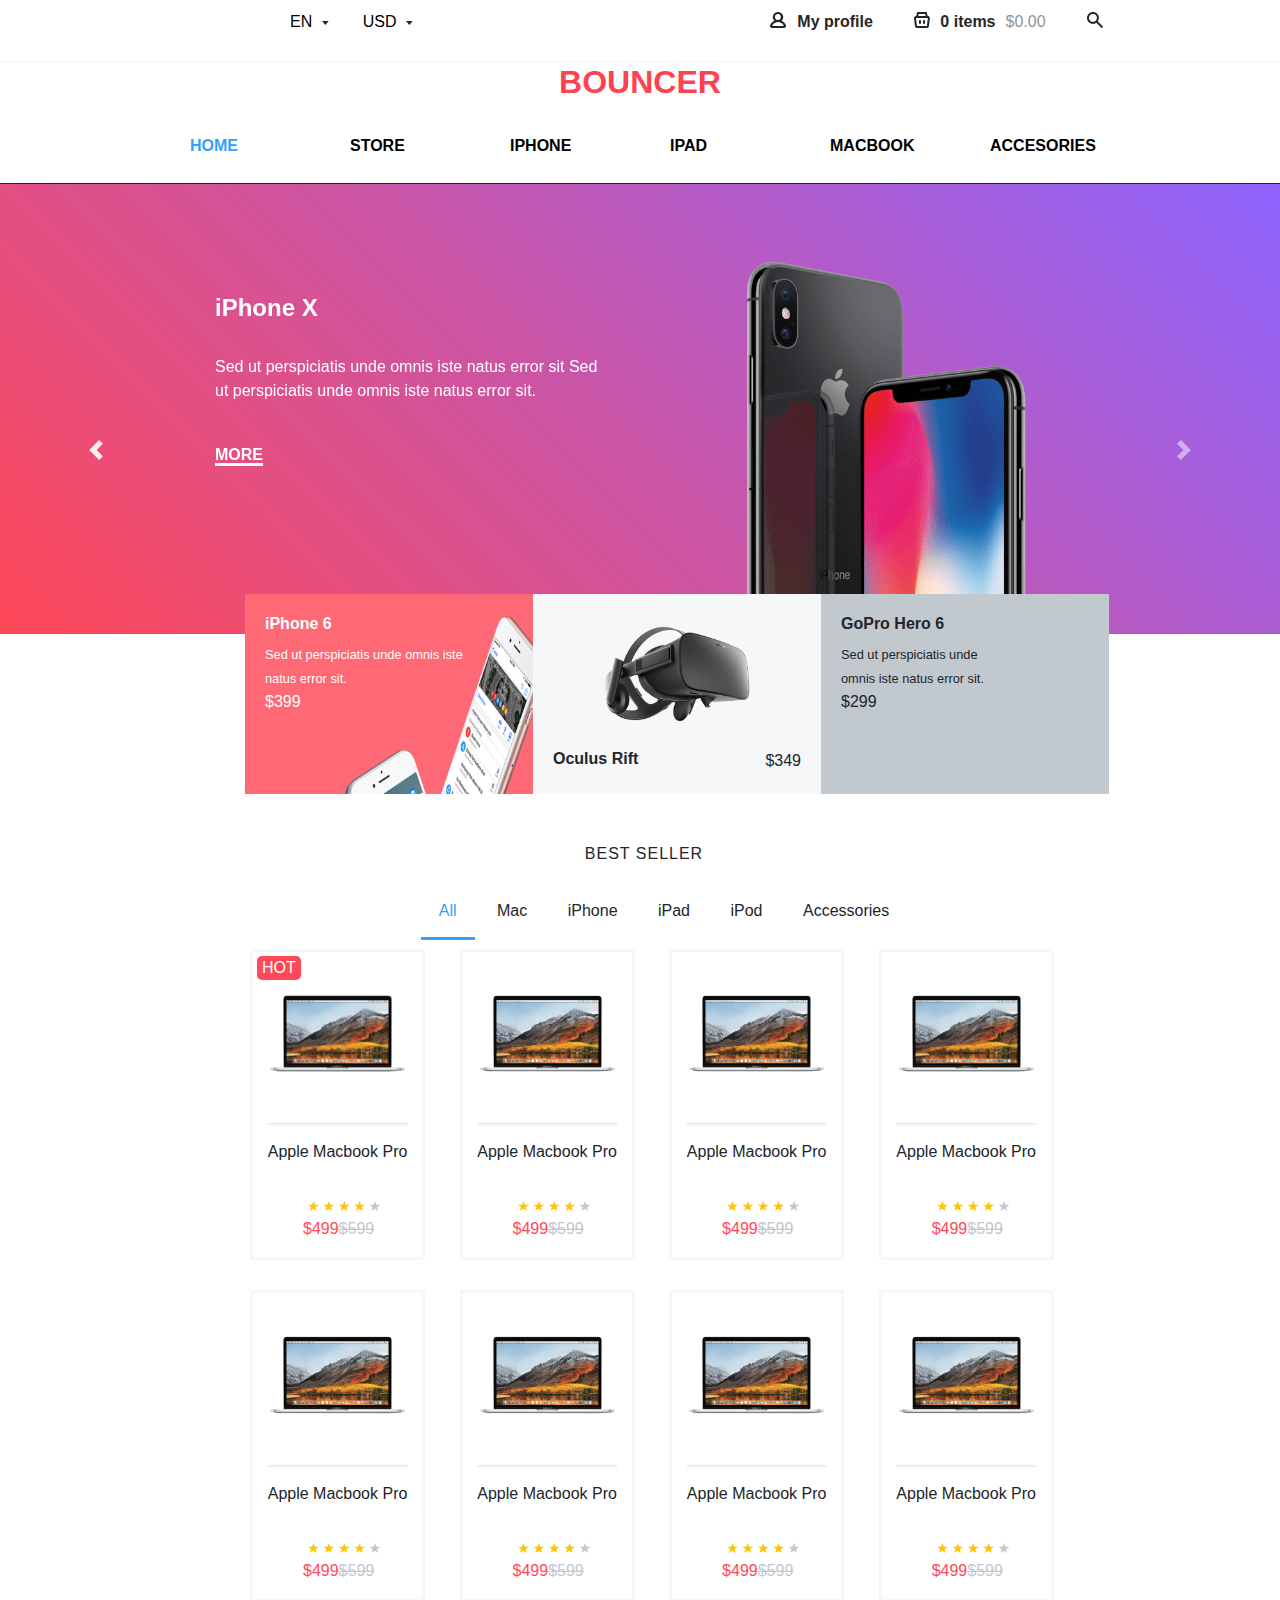
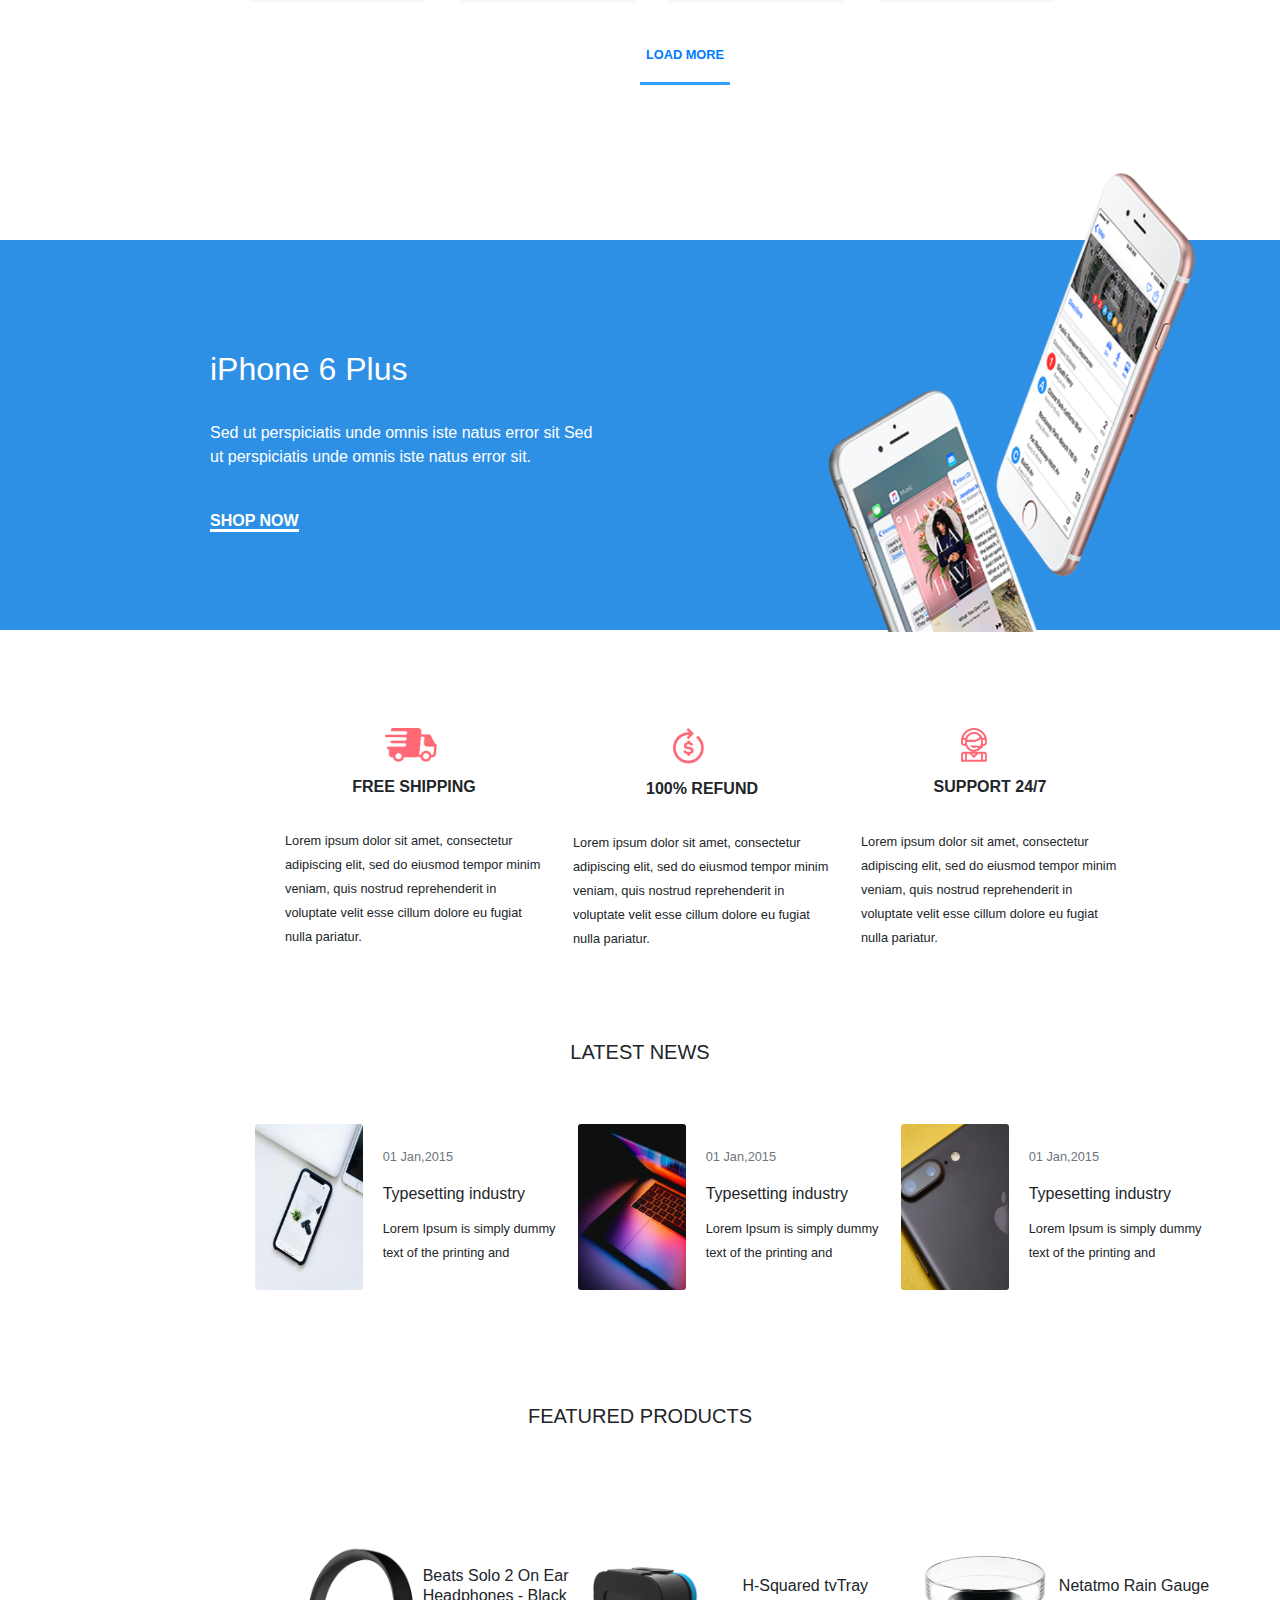
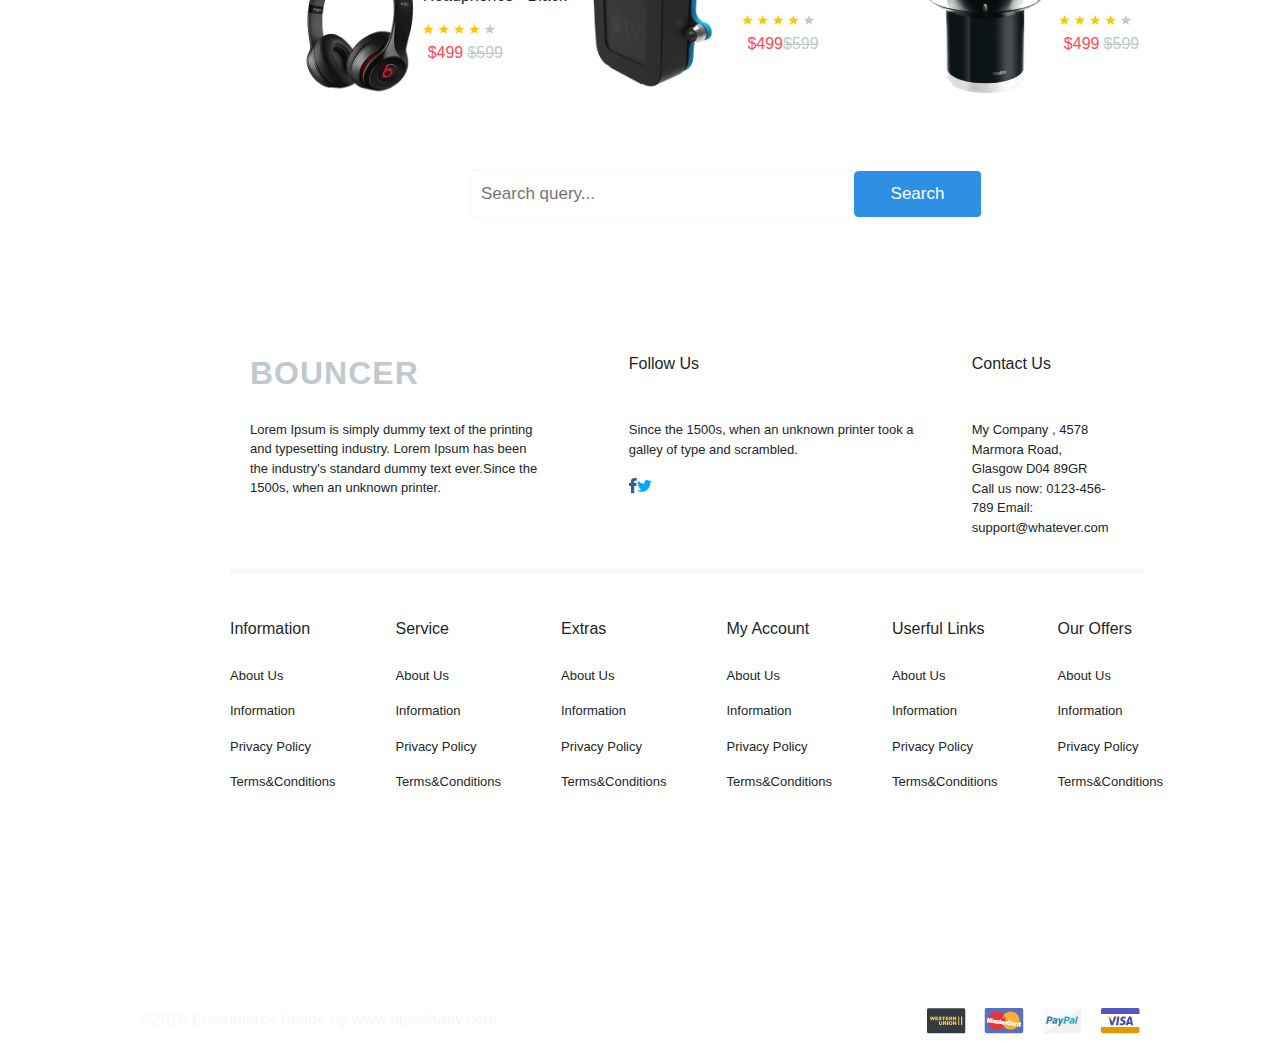
==== index.html @ cf242e68 "index html deyisdirildi ve product html elave edildi" ====
<!DOCTYPE html>
<html>
    <head>
        <title>!!!</title>
        <meta name="viewport" content="width=device-width, initial-scale=1">
        <meta charset="UTF-8">
        <link rel="stylesheet" href="main.css">
        <link rel="stylesheet" href="https://stackpath.bootstrapcdn.com/bootstrap/4.3.1/css/bootstrap.min.css" integrity="sha384-ggOyR0iXCbMQv3Xipma34MD+dH/1fQ784/j6cY/iJTQUOhcWr7x9JvoRxT2MZw1T" crossorigin="anonymous">
  <script src="https://code.jquery.com/jquery-3.3.1.slim.min.js" integrity="sha384-q8i/X+965DzO0rT7abK41JStQIAqVgRVzpbzo5smXKp4YfRvH+8abtTE1Pi6jizo" crossorigin="anonymous"></script>
  <script src="https://cdnjs.cloudflare.com/ajax/libs/popper.js/1.14.7/umd/popper.min.js" integrity="sha384-UO2eT0CpHqdSJQ6hJty5KVphtPhzWj9WO1clHTMGa3JDZwrnQq4sF86dIHNDz0W1" crossorigin="anonymous"></script>
  <script src="https://stackpath.bootstrapcdn.com/bootstrap/4.3.1/js/bootstrap.min.js" integrity="sha384-JjSmVgyd0p3pXB1rRibZUAYoIIy6OrQ6VrjIEaFf/nJGzIxFDsf4x0xIM+B07jRM" crossorigin="anonymous"></script>
    <!-- Font Awesome Icon Library -->
<link rel="stylesheet" href="https://cdnjs.cloudflare.com/ajax/libs/font-awesome/4.7.0/css/font-awesome.min.css">
</head>
    <body>
        <div class="nav-bar">
            <div class="navbar-left">
                <div class="navbar-inner">
                    <ul>                       
                        <li><a href="#"><span>EN</span><img src="./icon/arrow down.png"></a></li>
                        <li><a href="#"><span>USD</span><img src="./icon/arrow down.png"></a></li>
                    </ul>
                </div>
            </div>
            <div class="navbar-right">
                            <ul>
                                <li><a href="#"><img src="./icon/profile_close_2.png"><span><b>My profile</b></span></a></li>
                                <li><a href="#"><img src="./icon/bag_3.png"><span><b>0 items</b><span style="opacity: 50%;">$0.00</span></span></a></li>
                                <li><a href="#"><img src="./icon/search-icon.png"></a></li>
                            </ul>
            </div>
        </div>
        <div class="container-1">
            <h2 style="color: #FF4252; font-weight: bold; text-align: center;">BOUNCER</h2>
            <nav class="nav-bar-9">
                <ul>
                        <li><a class="active" href="#">HOME</a>
                        <div class="mega-menu">
                            <div class="inner-mega-menu">
                                <h5>Category</h5>
                                <p>Airport&Wireless</p>
                                <p>AppleCare</p>
                                <p>Bags,Shells&Sleeves</p>
                                <p>Bussiness&Security</p>
                                <p>Cables&Docks</p>
                            </div>
                            <div class="inner-mega-menu">
                                <p>Cameras&Video</p>
                                <p>Car&Travel</p>
                                <p>Cases&Films</p>                    
                            </div>
                            <div class="inner-mega-menu">
                                <h5>Category</h5>
                                <p>Charging Devices</p>
                                <p>Connected Home</p>
                                <p>Device Care</p>
                                <p>Display&Graphic</p>
                                <p>Fitness&Sport</p>
                            </div>
                            
                            <div class="inner-mega-menu">
                                <h5>Category</h5>
                                <p>Mice&Keyboards</p>
                                <p>Music Creation</p>
                                <p>Networking&Server</p>                               
                            </div>
                            
                        </div>
                    </li>
                        <li><a href="#">STORE</a></li>
                        <li><a href="#">IPHONE</a></li> 
                         <li><a href="#">IPAD</a></li>
                        <li><a href="#">MACBOOK</a></li>
                         <li><a href="#">ACCESORIES</a></li>
                        </ul>
            </nav>            
        </div>
        <div id="carouselExampleControls" style="width: 100%; height: 450px;" class="carousel slide" data-ride="carousel" data-toggle="modal" data-target="#exampleModal">              
                        <div class="carousel-inner">  
                                <div class="carousel-item active" data-interval="4000">
                                    <section class="container">                                       
                                            <div class="left-half">
                                         <article>
                                                <h4><b>iPhone X</b></h4><br>
                                                <p>Sed ut perspiciatis unde omnis iste natus error sit
                                                 Sed ut perspiciatis unde omnis iste natus error sit.
                                                </p><br>
                                                <p><a href="#"><b>MORE</b></a></p>
                                            </article>
                                        </div>
                                        <div class="right-half">
                                                <img src="./icon/Mask Group 1.png" class="d-block w-28" alt="seven">
                                            </div>
                                        </section>
                                    </div>  
                                    <div class="carousel-item" data-interval="2000">
                                        <img src="./my/dahlia.jpg" style="margin-top: 10px;">
                                    </div>                                 
                                      </div>
                        </div>
                            <a class="carousel-control-prev" href="#carouselExampleControls" role="button" data-slide="prev">
                              <span class="carousel-control-prev-icon" aria-hidden="true"></span>
                              <span class="sr-only">Previous</span>
                            </a>
                            <a class="carousel-control-next" href="#carouselExampleControls" role="button" data-slide="next">
                              <span class="carousel-control-next-icon" aria-hidden="true"></span>
                              <span class="sr-only">Next</span>
                            </a>                          
                            <div class="modal fade" id="exampleModal" tabindex="-1" role="dialog" aria-labelledby="exampleModalLabel" aria-hidden="true">
                                <div class="modal-dialog" role="document">
                                  <div class="modal-content">
                                    <section class="container-2">                                       
                                        <div class="left-half">
                                     <article>
                                            <h3><b>Newsletter</b></h3><br>
                                            <p style="margin-left: 50px; margin-right: 50px;">Lorem ipsum dolor sit amet, consectetur adipiscing elit, sed do eiusmod tempor incididunt ut labore et dolore magna aliqua
                                            </p><br>
                                            <form class="form-inline">                    
                                                <div class="form-group ml-md-5 mb-2">
                                                  <label for="inputPassword2" class="sr-only"><small>Email</small></label>
                                                  <input type="password" class="form-control" id="inputPassword2" placeholder="Email">
                                                </div>
                                                <button type="submit" class="btn mb-2"><small>Subscribe</small></button>
                                              </form>
                                              <div class="custom-control custom-checkbox mr-sm-2 mt-4">
                                                <input type="checkbox" class="custom-control-input" id="customControlInline">
                                                <label class="custom-control-label" for="customControlInline">Don't show this popup again</label>
                                              </div>
                                        </article>
                                    </div>
                                    <div class="right-half">
                                            <img src="./site/img.png" height="412px" width="273px">
                                        </div>
                                    </section>
                                  </div>
                                </div>
                              </div>
        <div class="card" style="border: none; width: 18rem; height: 200px;">  
                <div class="card-body-1">             
                <article>                                
                        <h6><b>iPhone 6</b></h6>                               
                        <small>Sed ut perspiciatis unde omnis iste natus error sit.</small>                               
                        <p>$399</p>  
                    </article>  
                </div>
              </div>
              <div class="card" style="border: none; width: 18rem; height: 200px;">
                    <div class="card-body-2">
                     <article>
                         <h6><b>Oculus Rift</b></h6>
                         <p>$349</p>
                     </article>
                    </div>
                  </div>
                  <div class="card" style="border: none; width: 18rem; height: 200px;">
                        <div class="card-body-3">
                         <article>
                             <h6><b>GoPro Hero 6</b></h6>
                             <small>Sed ut perspiciatis unde omnis iste natus error sit.</small>
                             <p>$299</p>
                         </article>
                        </div>
                      </div>
                      <div class="header-1">
                          <h6>BEST SELLER</h6>
                          <ul>
                              <li><a class="active" href="#">All</a></li>
                              <li><a href="#">Mac</a></li>
                              <li><a href="#">iPhone</a></li>
                              <li><a href="#">iPad</a></li>
                              <li><a href="#">iPod</a></li>
                              <li><a href="#">Accessories</a></li>
                          </ul>
                      </div>
                      <div class="main">
                      <div class="cards">
                          <button>HOT</button>
                          <div class="image">
                            <img src="./icon/50061505_575246.png">
                          </div>
                          <hr style="width: 140px; border-bottom: 2px solid #F6F7F8;">
                          <div class="title">
                              <h6>Apple Macbook Pro</h6>
                          </div><br>
                          <div class="des">
                                <img src="./icon/rate.png">
                                <div class="number">
                                <p>$499</p>
                                <del>$599</del>
                            </div>
                          </div>
                      </div>
                      
                      <div class="cards">                           
                            <div class="image">
                              <img src="./icon/50061505_575246.png" style="margin-top: 38px;">                             
                            </div>
                            <hr style="width: 140px; border-bottom: 2px solid #F6F7F8;">
                            <div class="title">
                                <h6>Apple Macbook Pro</h6>
                            </div><br>
                            <div class="des">
                                  <img src="./icon/rate.png">
                                  <div class="number">
                                  <p>$499</p>
                                  <del>$599</del>
                              </div>
                            </div>
                        </div>
                        <div class="cards">                                
                                <div class="image">
                                  <img src="./icon/50061505_575246.png" style="margin-top: 38px;">
                                </div>
                                <hr style="width: 140px; border-bottom: 2px solid #F6F7F8;">
                                <div class="title">
                                    <h6>Apple Macbook Pro</h6>
                                </div><br>
                                <div class="des">
                                      <img src="./icon/rate.png">
                                      <div class="number">
                                      <p>$499</p>
                                      <del>$599</del>
                                  </div>
                                </div>
                            </div>
                            <div class="cards">                                
                                    <div class="image">
                                      <img src="./icon/50061505_575246.png" style="margin-top: 38px;">
                                    </div>
                                    <hr style="width: 140px; border-bottom: 2px solid #F6F7F8;">
                                    <div class="title">
                                        <h6>Apple Macbook Pro</h6>
                                    </div><br>
                                    <div class="des">
                                          <img src="./icon/rate.png">
                                          <div class="number">
                                          <p>$499</p>
                                          <del>$599</del>
                                      </div>
                                    </div>
                                </div>
                        </div>
                        <div class="main-1">
                        <div class="cards">                           
                                <div class="image">
                                  <img src="./icon/50061505_575246.png" style="margin-top: 38px;">
                                </div>
                                <hr style="width: 140px; border-bottom: 2px solid #F6F7F8;">
                                <div class="title">
                                    <h6>Apple Macbook Pro</h6>
                                </div><br>
                                <div class="des">
                                      <img src="./icon/rate.png">
                                      <div class="number">
                                      <p>$499</p>
                                      <del>$599</del>
                                  </div>
                                </div>
                            </div>
                            <div class="cards">                                
                                    <div class="image">
                                      <img src="./icon/50061505_575246.png" style="margin-top: 38px;">
                                    </div>
                                    <hr style="width: 140px; border-bottom: 2px solid #F6F7F8;">
                                    <div class="title">
                                        <h6>Apple Macbook Pro</h6>
                                    </div><br>
                                    <div class="des">
                                          <img src="./icon/rate.png">
                                          <div class="number">
                                          <p>$499</p>
                                          <del>$599</del>
                                      </div>
                                    </div>
                                </div>
                                <div class="cards">                                
                                        <div class="image">
                                          <img src="./icon/50061505_575246.png" style="margin-top: 38px;">
                                        </div>
                                        <hr style="width: 140px; border-bottom: 2px solid #F6F7F8;">
                                        <div class="title">
                                            <h6>Apple Macbook Pro</h6>
                                        </div><br>
                                        <div class="des">
                                              <img src="./icon/rate.png">
                                              <div class="number">
                                              <p>$499</p>
                                              <del>$599</del>
                                          </div>
                                        </div>
                                    </div>
                                    <div class="cards">                                
                                            <div class="image">
                                              <img src="./icon/50061505_575246.png" style="margin-top: 38px;">
                                            </div>
                                            <hr style="width: 140px; border-bottom: 2px solid #F6F7F8;">
                                            <div class="title">
                                                <h6>Apple Macbook Pro</h6>
                                            </div><br>
                                            <div class="des">
                                                  <img src="./icon/rate.png">
                                                  <div class="number">
                                                  <p>$499</p>
                                                  <del>$599</del>
                                              </div>
                                            </div>
                                        </div>
                                </div>
                                <div class="button">
                                <p><a style="text-decoration: none;" href="#"><small><b>LOAD MORE</b></small></a></p>
                            </div>
                            <div class="content">
                                    <section class="container-1">                                       
                                            <div class="left-half">
                                         <article>
                                                <h2>iPhone 6 Plus</h2><br>
                                                <p>Sed ut perspiciatis unde omnis iste natus error sit
                                                 Sed ut perspiciatis unde omnis iste natus error sit.
                                                </p><br>
                                                <p><a href="#"><b>SHOP NOW</b></a></p>
                                            </article>
                                        </div>
                                        <div class="right-half">
                                                <img src="./my/pic.png" class="d-block w-28" alt="seven">
                                            </div>
                                        </section>
                            </div>
                                   <div class="card" style="left: 255px; bottom: -98px; border: none; width: 18rem; height: 200px;">  
                                        <div class="card-b1" style="margin-left: 30px;">             
                                        <article>      
                                            <img src="./icon/shipping.png" style="width: 20%;">                          
                                                <h6 style="text-align: center; margin-top: 15px;"><b>FREE SHIPPING</b></h6 style="text-align: center;"><br>                              
                                                <small>Lorem ipsum dolor sit amet, consectetur adipiscing elit, sed do eiusmod tempor minim veniam, quis nostrud  reprehenderit in voluptate velit esse cillum dolore eu fugiat nulla pariatur.</small>                             
                                            </article>  
                                        </div>
                                      </div>   
                                      <div class="card" style="left: 255px; bottom: -98px; border: none; width: 18rem; height: 200px;">  
                                            <div class="card-b2" style="margin-left: 30px;">             
                                            <article>      
                                                <img src="./icon/refund.png" style="width: 12%;">                          
                                                    <h6 style="text-align: center; margin-top: 15px;"><b>100% REFUND</b></h6 style="text-align: center;"><br>                             
                                                    <small>Lorem ipsum dolor sit amet, consectetur adipiscing elit, sed do eiusmod tempor minim veniam, quis nostrud  reprehenderit in voluptate velit esse cillum dolore eu fugiat nulla pariatur.</small>                             
                                                </article>  
                                            </div>
                                          </div>   
                                          <div class="card" style="left: 255px; bottom: -98px; border: none; width: 18rem; height: 200px;">  
                                                <div class="card-b3" style="margin-left: 30px;">             
                                                <article>      
                                                    <img src="./icon/support.png" style="width: 10%;">                          
                                                        <h6 style="text-align: center; margin-top: 15px;"><b>SUPPORT 24/7</b></h6><br>                               
                                                        <small>Lorem ipsum dolor sit amet, consectetur adipiscing elit, sed do eiusmod tempor minim veniam, quis nostrud  reprehenderit in voluptate velit esse cillum dolore eu fugiat nulla pariatur.</small>                             
                                                    </article>  
                                                </div>
                                              </div>                                                
                                              <h5 style="margin: 410px 0px -150px 0px; text-align: center;">LATEST NEWS</h5>
                                              <div class="card mb-3" style="margin-left: 10px; margin-top: 250px; max-width: 323px; height: 166px; border: none;">
                                                <div class="row no-gutters">
                                                  <div class="col-md-4">
                                                    <img src="./my/Rectangle 1 copy 25.png" class="card-img">
                                                  </div>
                                                  <div class="col-md-8">
                                                    <div class="card-body" style="margin-right: -10px;">
                                                        <p class="card-text"><small class="text-muted">01 Jan,2015</small></p>
                                                      <h6 class="card-title">Typesetting industry</h6>
                                                      <small class="card-text">Lorem Ipsum is simply dummy text of the printing and</small>                                                    
                                                    </div>
                                                  </div>
                                                </div>
                                              </div> 
                                              <div class="card mb-3" style="margin-top: 250px; max-width: 323px; height: 166px; border: none;">
                                                <div class="row no-gutters">
                                                  <div class="col-md-4">
                                                    <img src="./site/Rectangle 1 copy 25.png" class="card-img">
                                                  </div>
                                                  <div class="col-md-8">
                                                    <div class="card-body">
                                                        <p class="card-text"><small class="text-muted">01 Jan,2015</small></p>
                                                      <h6 class="card-title">Typesetting industry</h6>
                                                      <small class="card-text">Lorem Ipsum is simply dummy text of the printing and</small>                                                    
                                                    </div>
                                                  </div>
                                                </div>
                                              </div> 
                                              <div class="card mb-3" style="margin-top: 250px; max-width: 323px; height: 166px; border: none;">
                                                <div class="row no-gutters">
                                                  <div class="col-md-4">
                                                    <img src="./icon/Rectangle 1 copy 25.png" class="card-img">
                                                  </div>
                                                  <div class="col-md-8">
                                                    <div class="card-body">
                                                        <p class="card-text"><small class="text-muted">01 Jan,2015</small></p>
                                                      <h6 class="card-title">Typesetting industry</h6>
                                                      <small class="card-text">Lorem Ipsum is simply dummy text of the printing and</small>                                                    
                                                    </div>
                                                  </div>
                                                </div>
                                              </div>                                                
                                                <h5 style="margin: 490px 0px -230px 0px; text-align: center;">FEATURED PRODUCTS</h5>                                                                                      
                                              <div class="card mb-3" style="margin-left: 50px; margin-top: 240px; max-width: 323px; height: 158px; border: none;">                                                
                                                <div class="row no-gutters">
                                                  <div class="col-md-4">
                                                    <img src="./icon/headphone.png" style="width: 210px; height: 148px;" class="card-img1">
                                                  </div>
                                                  <div class="col-md-8">
                                                    <div class="card-body">                                                        
                                                      <h6 class="card-title">Beats Solo 2 On Ear Headphones - Black</h6>
                                                      <img src="./icon/rate.png"> 
                                                      <div class="number">
                                                          <p style="color: #ff4858; margin-left: -45px;">$499</p>
                                                          <del style="color: #C1C8CE; margin-right: 45px;">$599</del>
                                                      </div>                                                                                                                                                               
                                                    </div>
                                                  </div>
                                                </div>
                                              </div>   
                                              <div class="card mb-3" style="margin-top: 250px; max-width: 323px; height: 158px; border: none;">
                                                <div class="row no-gutters">
                                                  <div class="col-md-4">
                                                    <img src="./icon/PR.png" style="width: 142px; height: 142px;" class="card-img1">
                                                  </div>
                                                  <div class="col-md-8">
                                                    <div class="card-body">                                                        
                                                      <h6 class="card-title">H-Squared tvTray</h6>
                                                      <img src="./icon/rate.png">
                                                      <div class="number">
                                                          <p style="color: #ff4858; margin-left: -45px;">$499</p>
                                                          <del style="color: #C1C8CE; margin-right: 45px;">$599</del>
                                                      </div>                                                   
                                                    </div>
                                                  </div>
                                                </div>
                                              </div>   
                                              <div class="card mb-3" style="margin-top: 250px; max-width: 323px; height: 158px; border: none;">
                                                <div class="row no-gutters">
                                                  <div class="col-md-4">
                                                    <img src="./icon/500.png" style="width: 188px; height: 137px;" class="card-img1">
                                                  </div>
                                                  <div class="col-md-8">
                                                    <div class="card-body">                                                        
                                                      <h6 class="card-title">Netatmo Rain Gauge</h6>
                                                     <img src="./icon/rate.png">
                                                     <div class="number">
                                                         <p style="color: #ff4858; margin-left: -45px;">$499</p>
                                                         <del style="color: #C1C8CE; margin-right: 45px;">$599</del>
                                                     </div>                                                    
                                                    </div>
                                                  </div>
                                                </div>
                                              </div>      
                                              <form class="example">
                                                  <input type="text" placeholder="Search query...">
                                                  <button type="submit">Search</button>
                                              </form>                                              
                                              <div class="footer">
                                                  <div class="cards">
                                                      <div class="title1">
                                                          <h2 style="color: #C1C8CE; letter-spacing: 1px;"><b>BOUNCER</b></h2><br>
                                                          <p style="margin-right: -120px;">Lorem Ipsum is simply dummy text of the printing and typesetting industry. Lorem Ipsum has been the industry's standard dummy text ever.Since the 1500s, when an unknown printer.</p>
                                                      </div>
                                                      <div class="title1" style="margin-right: 290px;">
                                                          <h6 style="margin-right: -40px;">Follow Us</h6><br><br>
                                                          <p style="margin-right: -260px;">Since the 1500s, when an unknown printer took a galley of type and scrambled.</p>
                                                          <div class="number">
                                                              <p><a href="#"><img src="./icon/facebook.png"></a></p>
                                                              <p><a href="#"><img src="./icon/twitter.png"></a></p>
                                                          </div>
                                                      </div>
                                                      <div class="title1">
                                                          <h6>Contact Us</h6><br><br>
                                                          <address>
                                                            My Company , 4578 Marmora Road, Glasgow
                                                            D04 89GR
                                                            Call us now: 0123-456-789
                                                            Email: support@whatever.com
                                                          </address>
                                                      </div>
                                                  </div>         
                                                  <hr style="width: 910px; border: 2px solid #F6F7F8;">                               
                                                      <div class="main3"> 
                                                 <div class="cards">                             
                                                  <div class="title1">
                                                      <h6>Information</h6><br>
                                                      <p><a href="#">About Us</a></p>
                                                      <p><a href="#">Information</a></p>
                                                      <p><a href="#">Privacy Policy</a></p>
                                                      <p><a href="#">Terms&Conditions</a></p>
                                                  </div>
                                                  <div class="title1">
                                                    <h6>Service</h6><br>
                                                    <p><a href="#">About Us</a></p>
                                                    <p><a href="#">Information</a></p>
                                                    <p><a href="#">Privacy Policy</a></p>
                                                    <p><a href="#">Terms&Conditions</a></p>
                                                </div>
                                                <div class="title1">
                                                    <h6>Extras</h6><br>
                                                    <p><a href="#">About Us</a></p>
                                                    <p><a href="#">Information</a></p>
                                                    <p><a href="#">Privacy Policy</a></p>
                                                    <p><a href="#">Terms&Conditions</a></p>
                                                </div>
                                                <div class="title1">
                                                    <h6>My Account</h6><br>
                                                    <p><a href="#">About Us</a></p>
                                                    <p><a href="#">Information</a></p>
                                                    <p><a href="#">Privacy Policy</a></p>
                                                    <p><a href="#">Terms&Conditions</a></p>
                                                </div>
                                                <div class="title1">
                                                    <h6>Userful Links</h6><br>
                                                    <p><a href="#">About Us</a></p>
                                                    <p><a href="#">Information</a></p>
                                                    <p><a href="#">Privacy Policy</a></p>
                                                    <p><a href="#">Terms&Conditions</a></p>
                                                </div>
                                                <div class="title1">
                                                    <h6>Our Offers</h6><br>
                                                    <p><a href="#">About Us</a></p>
                                                    <p><a href="#">Information</a></p>
                                                    <p><a href="#">Privacy Policy</a></p>
                                                    <p><a href="#">Terms&Conditions</a></p>
                                                </div>
                                            </div>
                                        </div>
                                    </div>
                                    <div class="navbar-1">
                                        <p style="color: #F6F7F8;">&copy;2018 Ecommerce theme by www.bisenbaev.com</p>
                                        <p><img src="./icon/Brands.png"></p>
                                    </div>
    </body>
</html>
---- main.css ----
body{
    font-family: 'Open Sans', sans-serif;
    background-color: #ffffff;
}
.nav-bar {
 display: flex;
 height: 5%;
 border-bottom: 3px solid #FAFAFB;
}
.navbar-left {
    flex-basis: 50%;
    background: #ffffff;
}
.navbar-inner {
    display: flex;
    align-items: center;
    padding: 10px 50px 10px 120px;
}
.navbar-inner ul{
    z-index: 2;
    margin-left: 120px;
}
.navbar-inner ul li {
margin: 0 10px;
display: inline-block;
margin-right: 19px;
}
.navbar-inner ul li a {
text-decoration: none;
color: black;
}
.navbar-inner ul li a span{
    padding-right: 10px;
}
.navbar-right{
    flex-basis: 50%;
    background: #ffffff;
}
.navbar-right ul{
    float: right;
    padding: 10px 50px 10px 120px;
    margin-right: 90px;
}
.navbar-right ul li{
    display: inline-block;
    list-style: none;
    margin-right: 37px;
}
.navbar-right ul li a{
    text-decoration: none;
    color: #262626;
}
.navbar-right ul li a span {
    padding-left: 10px;
}
.navbar-right ul li a img{
    padding-bottom: 5px;
}
@import url('https://fonts.googleapis.com/css?family=Open+Sans&display=swap');
.nav-bar-9{
    width: 100%;
    background: #fff;            
    height: 75px;
    padding: 10px 0;
    box-sizing: border-box;
    border-bottom: 1px solid #1a252f;
}
.nav-bar-9 ul{
    height: 100%;
    width: 980px;
    margin: 0 auto;           
    font-weight: bold;           
    position: relative;
}
.nav-bar-9 ul li{
    width: 120px;
    float: left;
    text-align: start;
    padding: 15px 0;
    margin-right: 40px;
    color: #fff;
    cursor: pointer;
    transition: all 0.4s ease;
}
.nav-bar-9 ul li:last-child{
    margin-right: 0;
}
.nav-bar-9 ul li a:hover{
    color: #33A0FF; 
    transition: 0.5s;
}
.nav-bar-9 ul li a{
    color: black;
    text-decoration: none;    
}
.nav-bar-9 ul li:hover .mega-menu{
    color: black;
    visibility: visible;
    opacity: 1;
}
.nav-bar-9 ul li .mega-menu p:hover{
    color: #18bc9c;
}
.nav-bar-9 ul li a.active{
    color: #33A0FF;
}
.mega-menu{
    z-index: 1;
    position: absolute;
    top: 65px;
    left: 0;
    width: 750px;
    height: 250px;
    background: #fff;
    transition: all 0.4s ease;
    padding: 40px;
    box-sizing: border-box;
    visibility: hidden;
    opacity: 0;
}
.inner-mega-menu{
    width: 24%;
    float: left;
    margin-right: 0%;
    
}
.inner-mega-menu:last-child{
    margin-right: 0%;
}
.inner-mega-menu p{
    padding: 2px 0;
    transition: all 0.4s ease;
    font-size: small;
    margin-right: 15px;
    color: #262626;
}
.inner-mega-menu h5{
    margin: -20px 10px 10px 10px;
    color: #C1C8CE;
    font-weight: bold;
}
#carouselExampleControls{
 background-image: linear-gradient(45deg, #ff4858, #c756ab, #8f65ff);
}
.container{
    display: flex;
    flex-direction: column;
    justify-content: center;
  }
.carousel-item img {
    z-index: -1;
    height: 420px;
    margin-left: 490px;
    margin-top: -275px;
}
.carousel-item article{
    margin-left: 130px;
    margin-top: 110px;
    color: #ffffff;
    width: 400px;
}

.carousel-item article p a{
    text-decoration: none;
    border-bottom: 3px solid #ffffff;
    color: #ffffff;
}
.carousel-item article p a:hover{
    color: #18bc9c;
    transition: 0.5s;
    border-bottom: 3px solid #18bc9c;
}
.modal-content{
    width: 683px;
    height: 353px;
    margin-top: 0px;
}
.container-2{
display: flex;
flex-direction: column;
justify-content: center;
}
.container-2 img {   
height: 352px;
margin-left: 408px;
margin-top: -325px;
border-radius: 5px;   
}
.container-2 article{
z-index: -1;    
margin-left: 0px;
margin-top: 30px;
color: #262626;
width: 400px;
text-align: center;
}
.container-2 article h3{
letter-spacing: 1px;
}
.btn{
background-color: #33A0FF;
color: #fff;

}
.card {
    float: left;
    left: 245px;
    bottom: 40px;
}

.card-body-1{
    width: 18rem;
    height: 200px;
    background-position: right;
    background-color: #FF6875;
    color: #ffffff;
    background-image: url(./icon/pic.png);
    background-repeat: no-repeat;
    background-size: 250px 200px;
}
.card-body-1 article{
    margin-top: 20px;
    margin-left: 20px;
    margin-right: 40px;
}
.card-body-2{
    background-color: #F6F7F8;
    background-position: center -20px;
    background-image: url(./icon/Oculus-Rift-profile_grande.png);
    background-repeat: no-repeat;
    background-size: 190px 200px;
    width: 18rem;
    height: 200px;    
}
.card-body-2 article{
    display: flex;
    justify-content: space-between;
    margin-top: 155px;
    margin-right: 20px;
    margin-left: 20px;
}
.card-body-3{
    width: 18rem;
    height: 200px;
    background-position: 120px 45px;
    background-color: #C1C8CE;
    background-image: url(./icon/50051823_540375.png);
    background-repeat: no-repeat;
    background-size: 180px 130px;
}
.card-body-3 article{
    margin-top: 20px;
    margin-left: 20px;
    margin-right: 120px;
}
.header-1 {
    background: #ffffff;
    padding-top: 20px;
    text-align: center;
    margin-top: 190px;
    margin-left: 8px;
    }
    .header-1 h6 {
        color: #22262A;
        text-align: center;
        padding-bottom: 27px;
        letter-spacing: 1px;
    }
    .header-1 ul li {
        margin-top: -20px;
        display: inline;
        list-style-type: none;
    }
    .header-1 ul li a {
        color: #22262A;
        text-decoration: none;
        padding: 18px;
    }
    .header-1 ul li a.active {
        color: #33A0FF;
        border-bottom: 3px solid #33A0FF;
    }
    .header-1 ul li a:hover {
        color: #33A0FF;
        border-bottom: 3px solid #33A0FF;
        transition: 0.5s;
    }    
    .des .number del{
        color: #C1C8CE;
    }
    .des .number p{
        color: #FF4858;
    }
    .des img {
        margin-left: 55px;
    }
    .number{
        display: flex;
        justify-content: space-between;
        margin-right: 50px;
        margin-left: 50px;
    }
    .main{
        margin-top: 26px;
        margin-left: 250px;
    }
    .main-1{
        margin-left: 250px;
    }
    .cards {
        margin-right: 30px;
        margin-bottom: 30px;
        width: 17%;
        display: inline-block;
        background-color: #FFFFFF;
        border: 3px solid #F6F7F8;
    }
    .cards .title h6{
        text-align: center;
    }
    .cards button{
        text-align: left top;
        color: #ffffff;
        background-color: #FF4858;
        border: none;
        border-radius: 5px;
        margin-top: 4px;
        margin-left: 4px;
        margin-bottom: 0px;
        padding: 0 5px 0 5px;
    }
    .image img{
        width: 80%;
        margin: 10px 12px 30px 17px;        
    }
    .middle .text{
        font-size: 16px;
        padding: 16px 32px; 
        margin-top: 1230px;   
        margin-left: 10px;   
    }
    .cards .image {
        opacity: 1;
        display: block;
        width: 100%;
        height: auto;
        transition: .5s ease;
        backface-visibility: hidden;
      }      
      .middle {
        transition: .5s ease;
        opacity: 0;
        position: absolute;
        top: 50%;
        left: 50%;
        transform: translate(-50%, -50%);
        -ms-transform: translate(-50%, -50%);
        text-align: center;
      }      
      .cards:hover .image {
        opacity: 0.3;
      }      
      .cards:hover .middle {
        opacity: 1;
      }        
    
    .button{
        border: none;
        border-bottom: 3px solid #33A0FF;
        color: #33A0FF;
        text-decoration: none;
        text-align: center;
        margin: 10px;
        margin-bottom: 155px;
        width: 90px;
        margin-left: 640px;
    }
    .content{
        width: 100%;
        height: 390px;
        background-color: #2E90E5;
    }
    .container-1{
        display: flex;
        flex-direction: column;
        justify-content: center;
      }
    .content img {
        z-index: -1;
        height: 470px;
        margin-left: 810px;
        margin-top: -387px;
    }
    .content article{
        margin-left: 210px;
        margin-top: 110px;
        color: #ffffff;
        width: 400px;         
    }    
    .content article p a{
        text-decoration: none;
        border-bottom: 3px solid #ffffff;
        color: #ffffff;
    }
    .card-b1 article img{
        margin-left: 100px;
    }
    .card-b2 article img{
        margin-left: 100px;
    }
    .card-b3 article img{
        margin-left: 100px;
    }
    .card-img{
        height: 166px;        
    }
    .card-img1{
        height: 158px;  
        margin-left: -40px;      
    }
    form.example input[type=text]{
        padding: 10px;
        font-size: 17px;
        border: 1px solid #F6F7F8;
        float: left;
        width: 30%;
        background: #ffffff;
        margin-left: 470px;
        border-radius: 5px;
      }
      form.example button {
        float: left;
        width: 10%;
        padding: 10px;
        background: #2E90E5;
        color: white;
        font-size: 17px;
        border: 1px solid #F6F7F8;
        border-left: none; /* Prevent double borders */
        cursor: pointer;
        border-radius: 5px;
      }
     .footer .cards{
         display: flex;
         margin: 10px;
         border: none;
     }
     .footer .cards-1{
        display: flex;
        margin: 20px;
        border: none;
    }
    .title1 {
        margin: 136px 200px 0px 10px;
        font-size: small;
    }
    .title1 h6 h2 {
        color: #C1C8CE;
        font-size: large;
    }
    .title1 p address {
        color: #807d77; 
        padding-left: 50px;           
    }
    .title1 a:hover{
        color: #ccc;
    }
    .footer{
        width: 650px;
        height: 420px;
        background-color: #FFFFFF;
        margin-left: 230px;
        
    }
    .footer .number{
        display: flex;
        justify-content: space-between;
        margin-right: 20px;
        margin-left: 0px;
    }
    .main3 .title1{
        margin: 30px 70px 0px -10px;
       
    }
    .main3 .title1 p a{
        text-decoration: none;
        color: #22262A;
    }
    .main3 .title1 p a:hover{
        color: #ccc;
    }
    .navbar-1 {
        display: flex;
        justify-content: space-between;
        margin-top: 990px;
        margin-right: 140px;
        margin-left: 140px;
    }
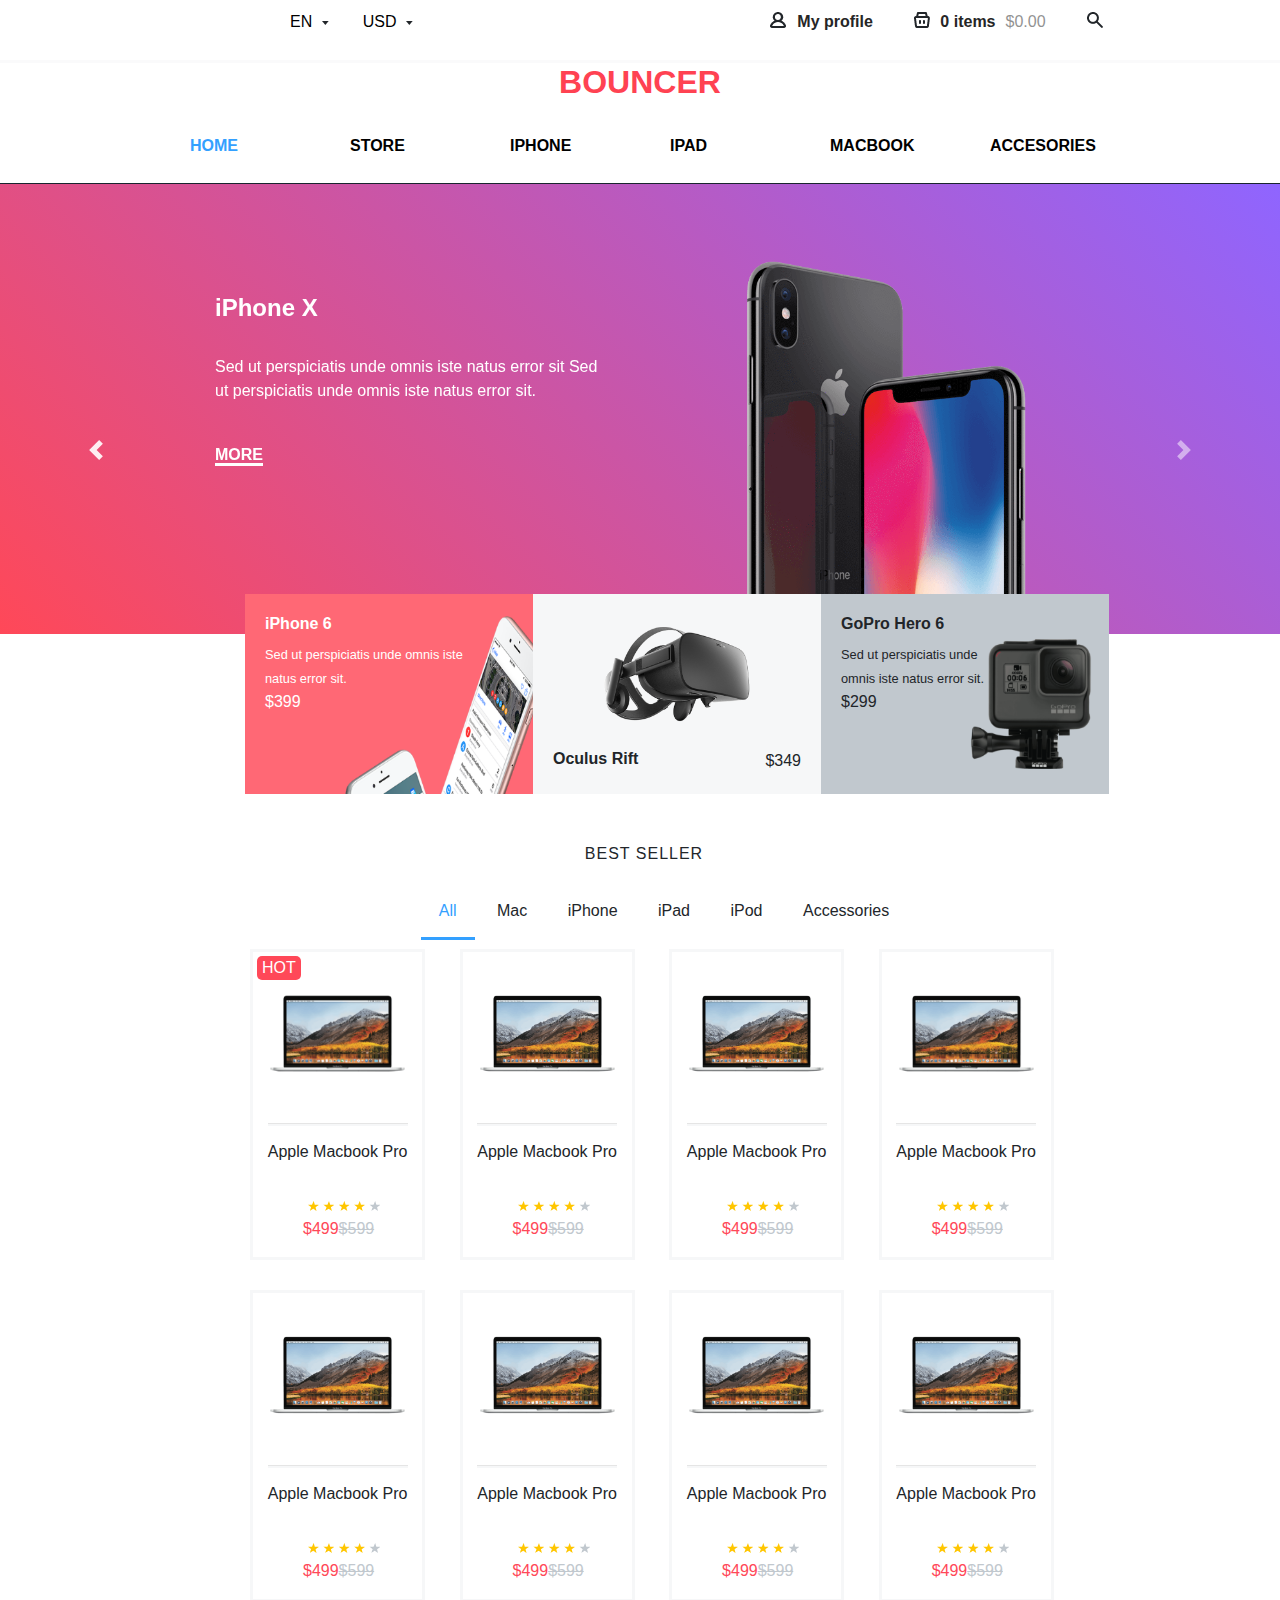
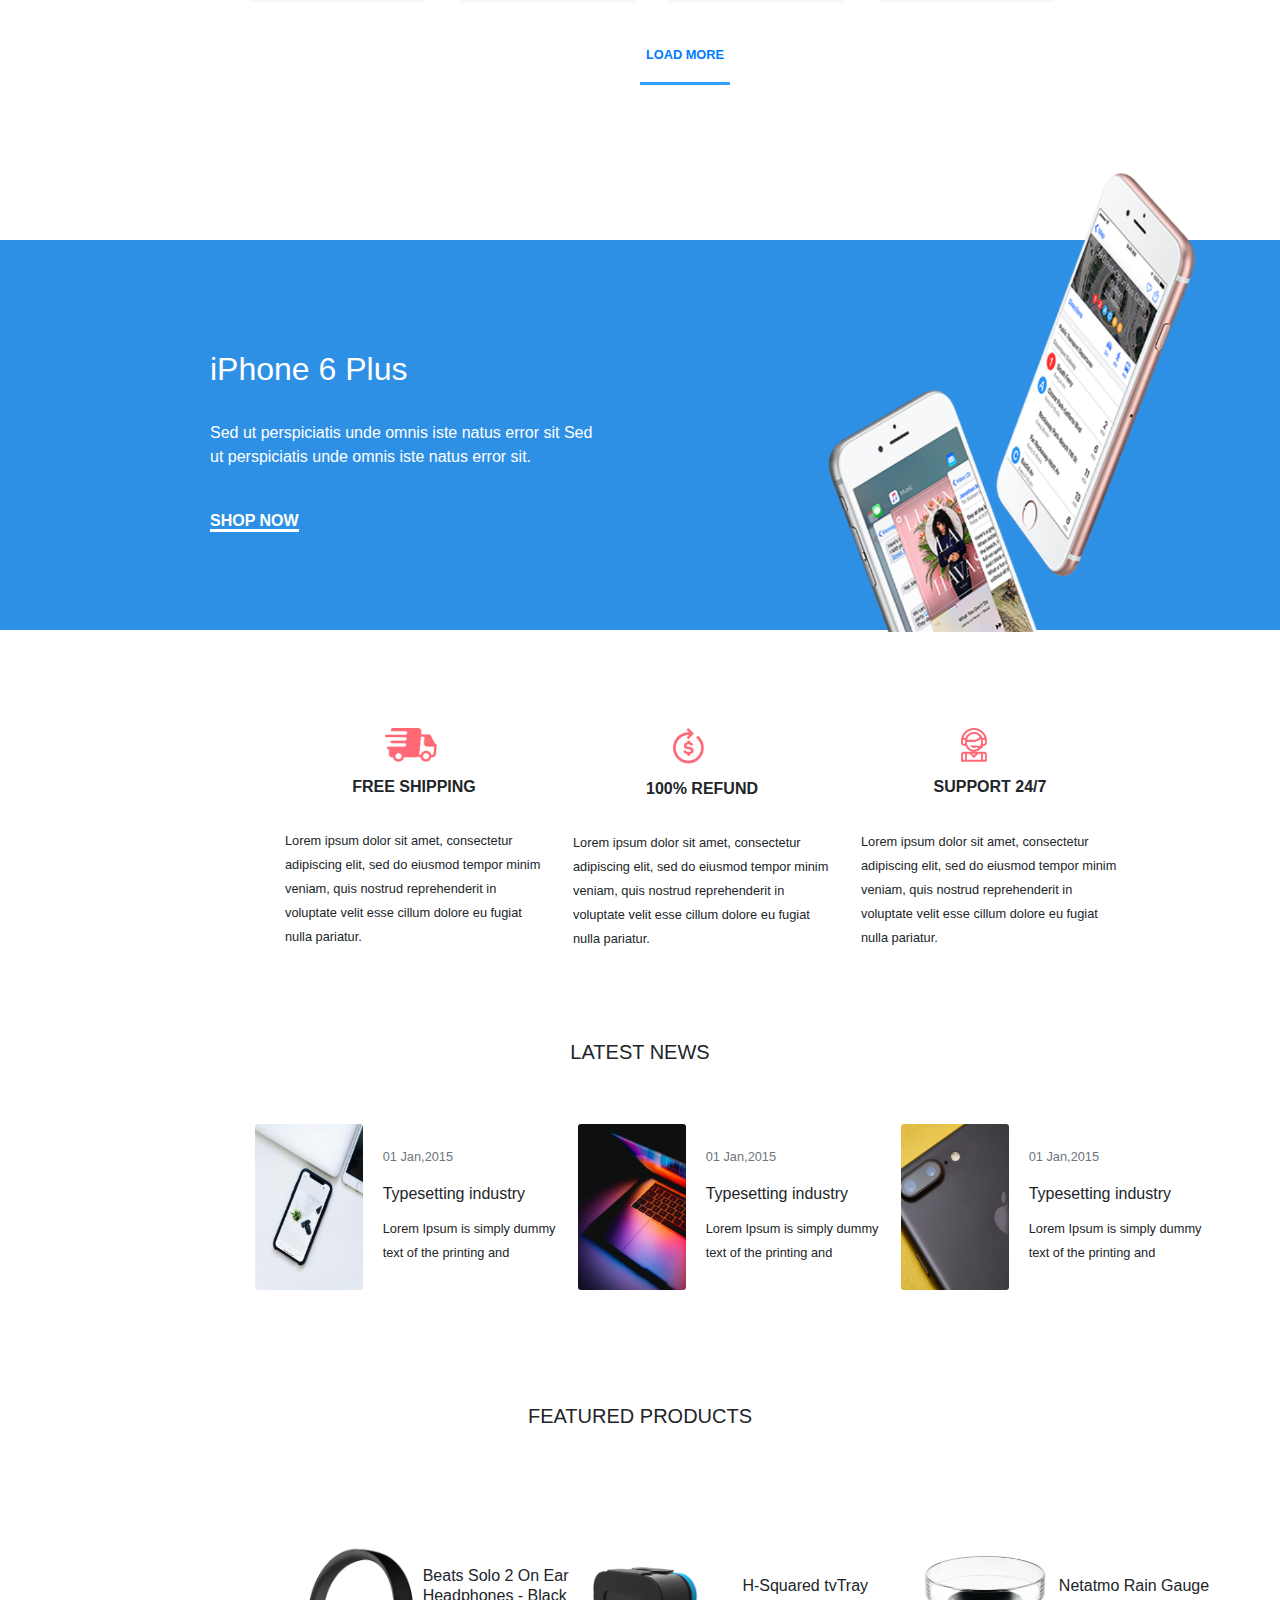
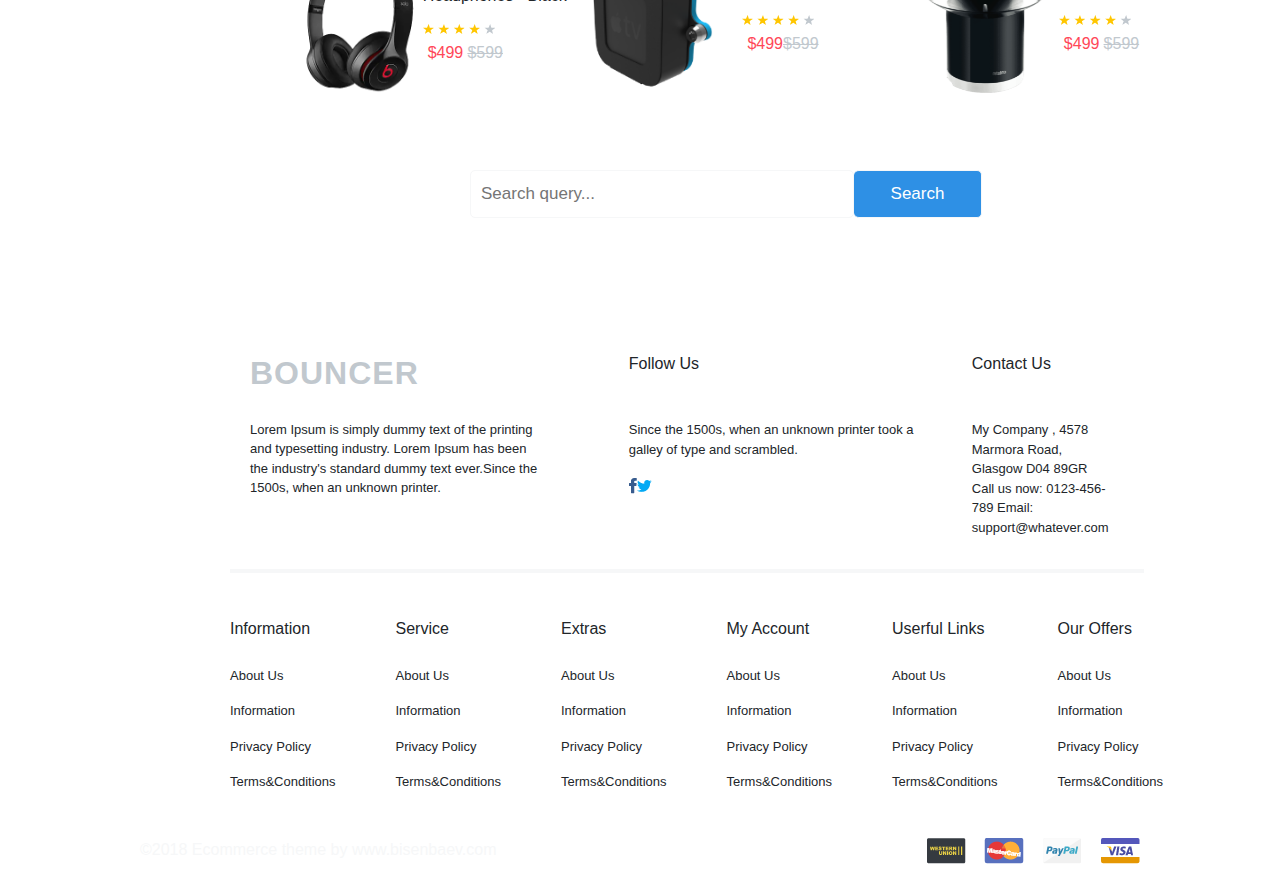
==== commit e33b8ec6: "headphone html related products" ====
--- a/index.html
+++ b/index.html
@@ -1,7 +1,8 @@
 <!DOCTYPE html>
 <html>
     <head>
-        <title>!!!</title>
+        <title>Index</title>
+        <link rel="shortcut icon" href="favicon.ico" />
         <meta name="viewport" content="width=device-width, initial-scale=1">
         <meta charset="UTF-8">
         <link rel="stylesheet" href="main.css">
@@ -71,7 +72,7 @@
                         <li><a href="#">IPHONE</a></li> 
                          <li><a href="#">IPAD</a></li>
                         <li><a href="#">MACBOOK</a></li>
-                         <li><a href="#">ACCESORIES</a></li>
+                         <li><a href="./product.html">ACCESORIES</a></li>
                         </ul>
             </nav>            
         </div>
@@ -399,7 +400,7 @@
                                               <div class="card mb-3" style="margin-left: 50px; margin-top: 240px; max-width: 323px; height: 158px; border: none;">                                                
                                                 <div class="row no-gutters">
                                                   <div class="col-md-4">
-                                                    <img src="./icon/headphone.png" style="width: 210px; height: 148px;" class="card-img1">
+                                                    <a href="./headphone.html"><img src="./icon/headphone.png" style="width: 210px; height: 148px;" class="card-img1"></a>
                                                   </div>
                                                   <div class="col-md-8">
                                                     <div class="card-body">                                                        
--- a/main.css
+++ b/main.css
@@ -244,7 +244,7 @@
     height: 200px;
     background-position: 120px 45px;
     background-color: #C1C8CE;
-    background-image: url(./icon/50051823_540375.png);
+    background-image: url(./icon/video.png);
     background-repeat: no-repeat;
     background-size: 180px 130px;
 }
@@ -492,7 +492,7 @@
     .navbar-1 {
         display: flex;
         justify-content: space-between;
-        margin-top: 990px;
+        margin-top: 820px;
         margin-right: 140px;
         margin-left: 140px;
     }
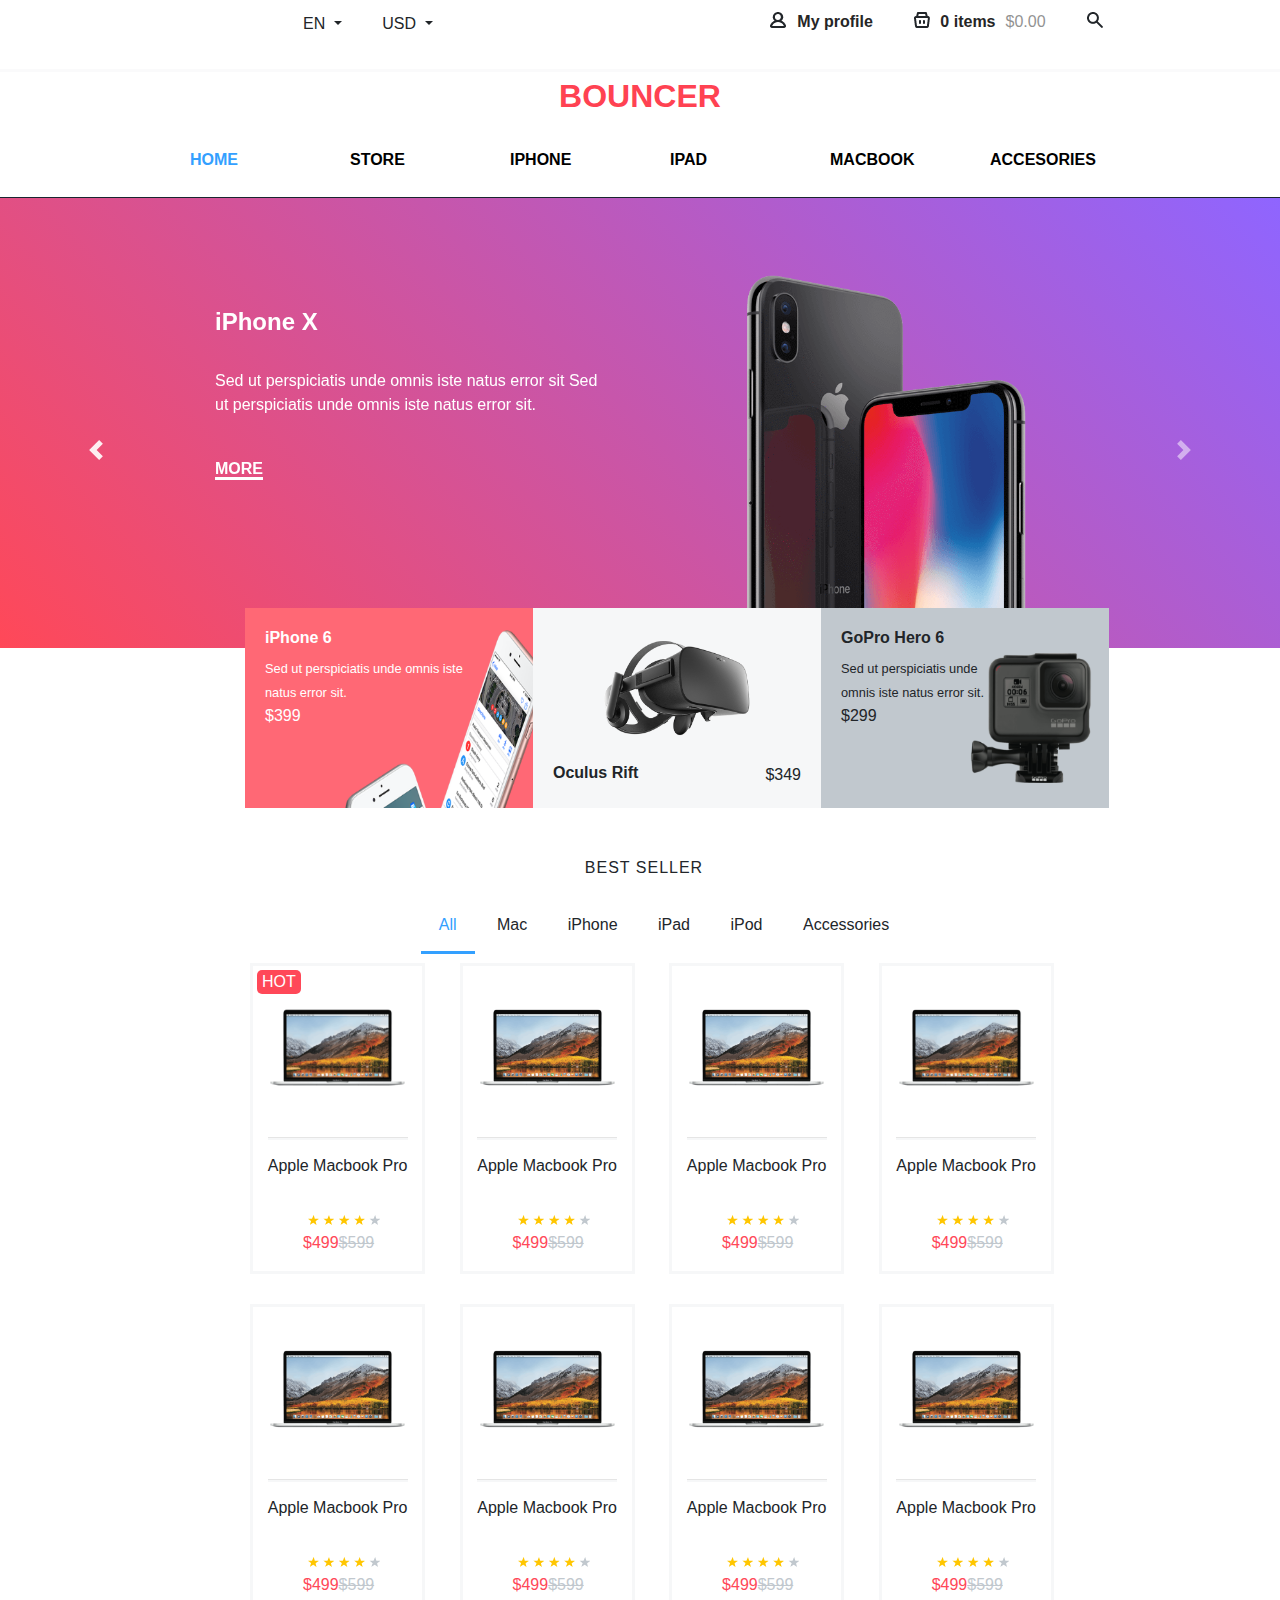
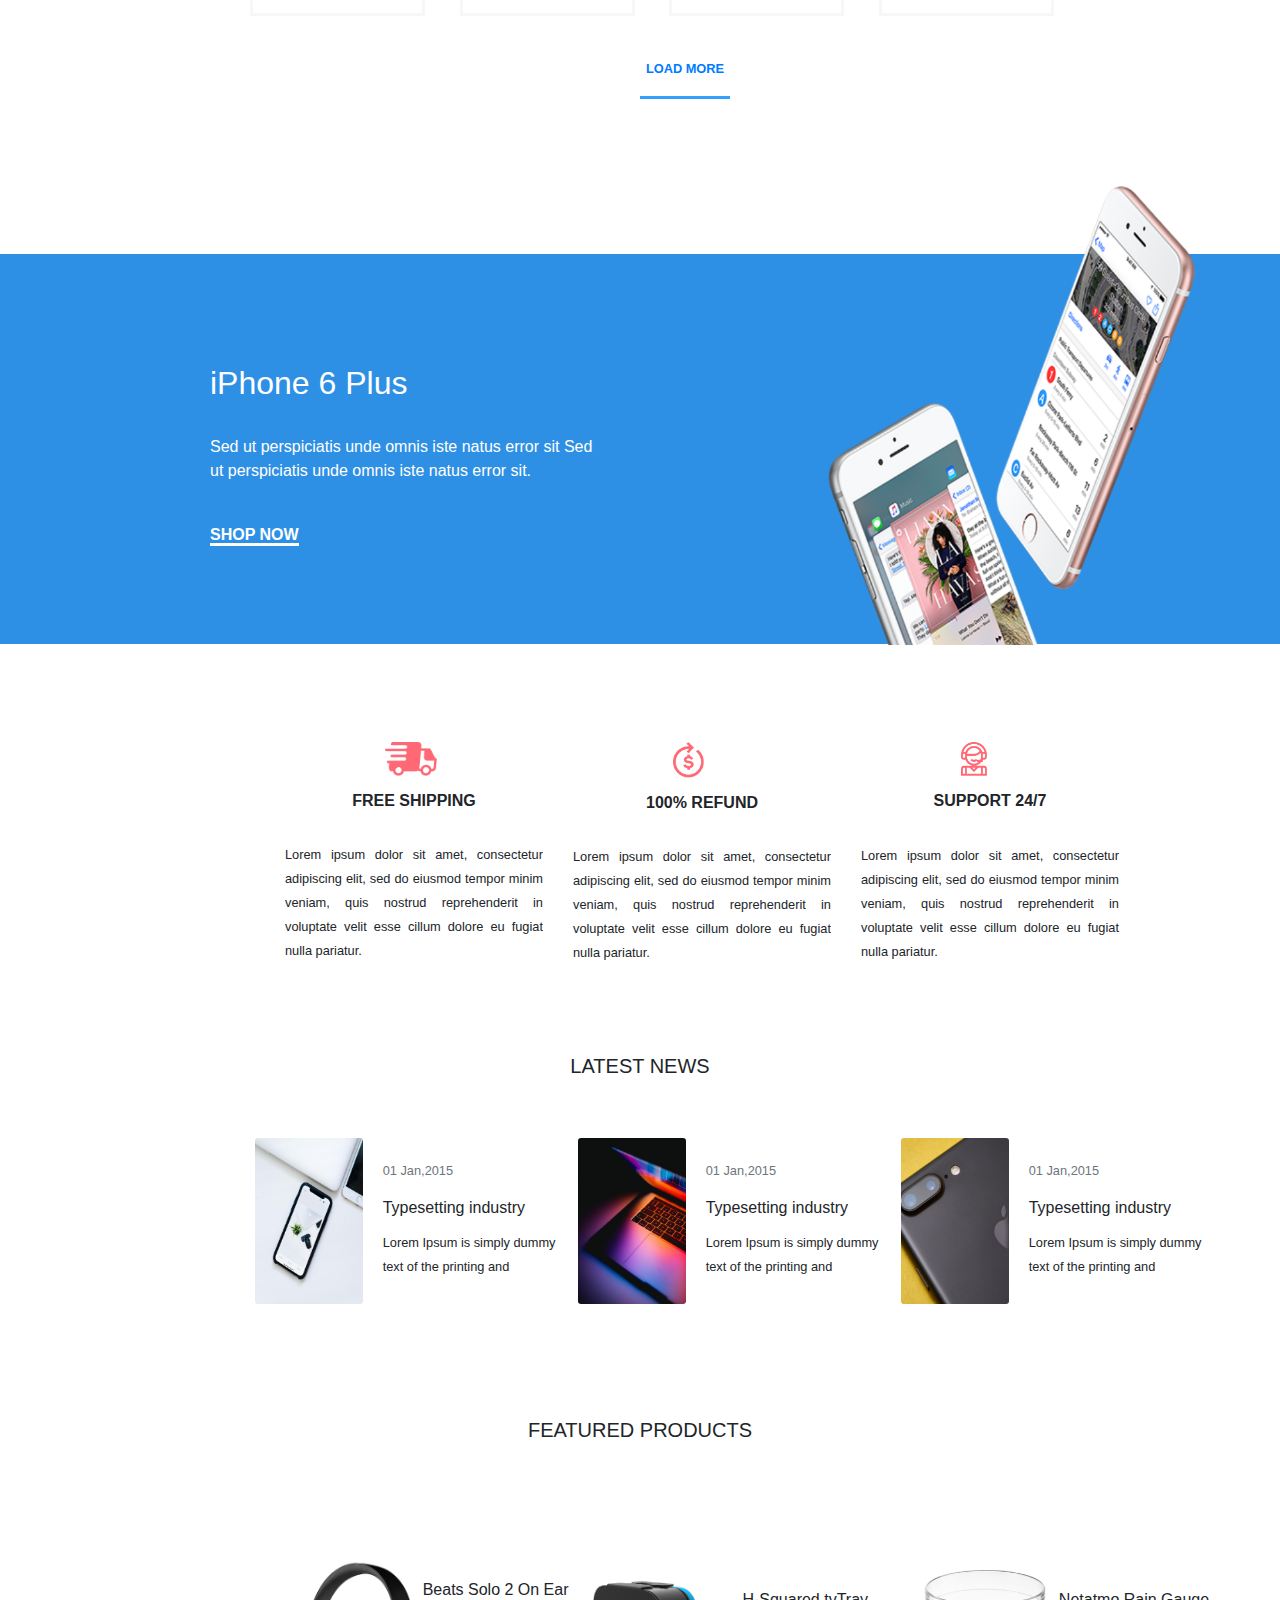
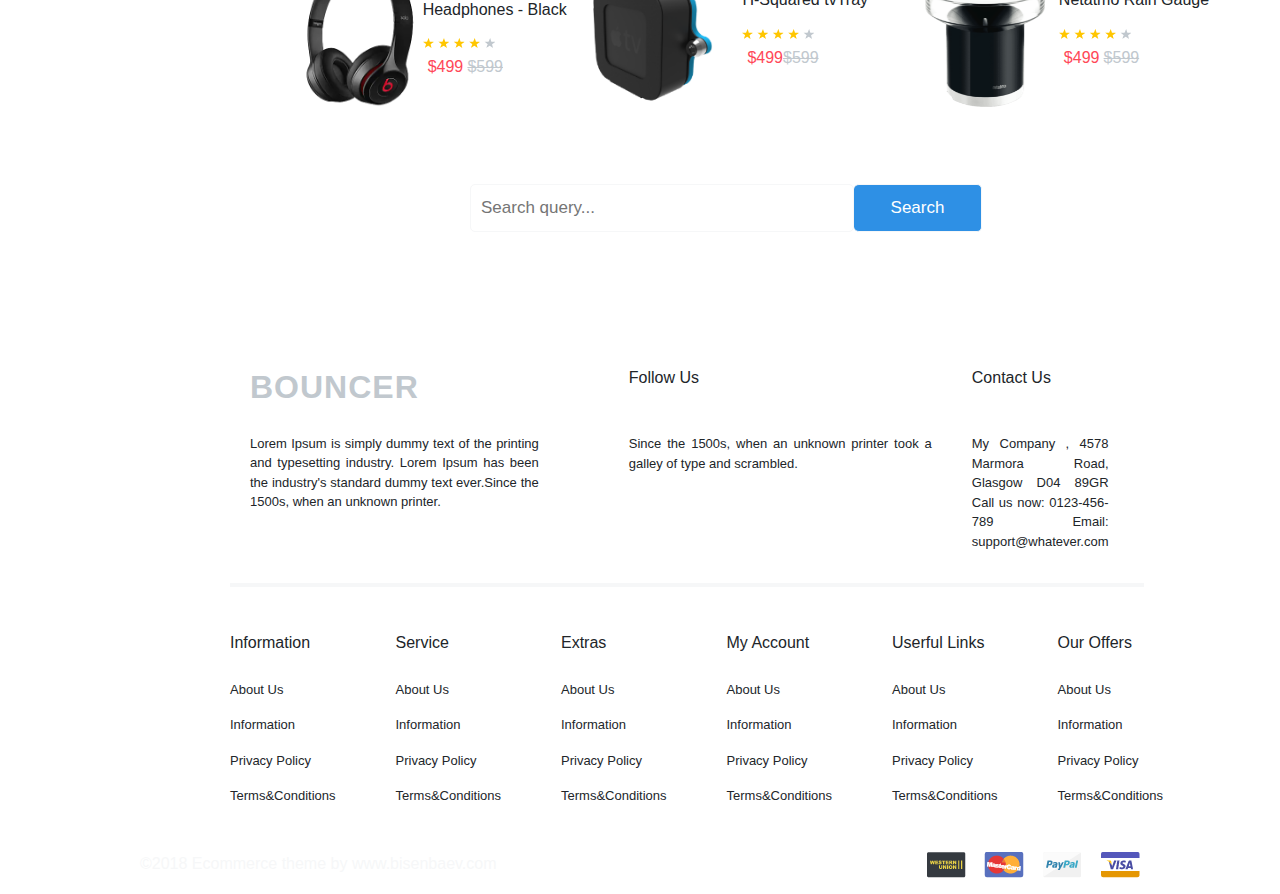
==== commit 0ff9e799: "comment html headphone html index html widget html product html pro html main css style css style1 c" ====
--- a/index.html
+++ b/index.html
@@ -18,8 +18,24 @@
             <div class="navbar-left">
                 <div class="navbar-inner">
                     <ul>                       
-                        <li><a href="#"><span>EN</span><img src="./icon/arrow down.png"></a></li>
-                        <li><a href="#"><span>USD</span><img src="./icon/arrow down.png"></a></li>
+                      <div class="btn-group">
+                        <button type="button" style="margin-left: 10px" class="btn dropdown-toggle" data-toggle="dropdown" aria-haspopup="true" aria-expanded="false">
+                          EN
+                        </button>
+                        <div class="dropdown-menu">
+                          <a class="dropdown-item" href="#">Action</a>
+                          <a class="dropdown-item" href="#">Another action</a>
+                         </div>
+                      </div>
+                      <div class="btn-group">
+                        <button type="button" style="margin-left: 10px" class="btn dropdown-toggle" data-toggle="dropdown" aria-haspopup="true" aria-expanded="false">
+                          USD
+                        </button>
+                        <div class="dropdown-menu">
+                          <a class="dropdown-item" href="#">Action</a>
+                          <a class="dropdown-item" href="#">Another action</a>
+                         </div>
+                      </div>
                     </ul>
                 </div>
             </div>
@@ -68,10 +84,10 @@
                             
                         </div>
                     </li>
-                        <li><a href="#">STORE</a></li>
-                        <li><a href="#">IPHONE</a></li> 
-                         <li><a href="#">IPAD</a></li>
-                        <li><a href="#">MACBOOK</a></li>
+                        <li><a href="./widget.html">STORE</a></li>
+                        <li><a href="./headphone.html">IPHONE</a></li> 
+                         <li><a href="./pro.html">IPAD</a></li>
+                        <li><a href="./comment.html">MACBOOK</a></li>
                          <li><a href="./product.html">ACCESORIES</a></li>
                         </ul>
             </nav>            
@@ -371,7 +387,7 @@
                                               <div class="card mb-3" style="margin-top: 250px; max-width: 323px; height: 166px; border: none;">
                                                 <div class="row no-gutters">
                                                   <div class="col-md-4">
-                                                    <img src="./site/Rectangle 1 copy 25.png" class="card-img">
+                                                    <img src="./site/rectangle.png" class="card-img">
                                                   </div>
                                                   <div class="col-md-8">
                                                     <div class="card-body">
--- a/main.css
+++ b/main.css
@@ -6,6 +6,7 @@
  display: flex;
  height: 5%;
  border-bottom: 3px solid #FAFAFB;
+ margin-bottom: 5px;
 }
 .navbar-left {
     flex-basis: 50%;
@@ -55,6 +56,11 @@
 }
 .navbar-right ul li a img{
     padding-bottom: 5px;
+}
+.btn {
+    background: none;
+    color: #262626;
+    margin-top: -5px;
 }
 @import url('https://fonts.googleapis.com/css?family=Open+Sans&display=swap');
 .nav-bar-9{
@@ -121,8 +127,7 @@
 .inner-mega-menu{
     width: 24%;
     float: left;
-    margin-right: 0%;
-    
+    margin-right: 0%;    
 }
 .inner-mega-menu:last-child{
     margin-right: 0%;
@@ -159,7 +164,6 @@
     color: #ffffff;
     width: 400px;
 }
-
 .carousel-item article p a{
     text-decoration: none;
     border-bottom: 3px solid #ffffff;
@@ -183,7 +187,7 @@
 .container-2 img {   
 height: 352px;
 margin-left: 408px;
-margin-top: -325px;
+margin-top: -329px;
 border-radius: 5px;   
 }
 .container-2 article{
@@ -200,7 +204,6 @@
 .btn{
 background-color: #33A0FF;
 color: #fff;
-
 }
 .card {
     float: left;
@@ -266,8 +269,7 @@
         padding-bottom: 27px;
         letter-spacing: 1px;
     }
-    .header-1 ul li {
-        margin-top: -20px;
+    .header-1 ul li {        
         display: inline;
         list-style-type: none;
     }
@@ -389,7 +391,7 @@
         z-index: -1;
         height: 470px;
         margin-left: 810px;
-        margin-top: -387px;
+        margin-top: -388px;
     }
     .content article{
         margin-left: 210px;
@@ -405,11 +407,20 @@
     .card-b1 article img{
         margin-left: 100px;
     }
+    .card-b1 article{
+        text-align: justify;
+    }
     .card-b2 article img{
         margin-left: 100px;
     }
+    .card-b2 article{
+        text-align: justify;
+    }
     .card-b3 article img{
         margin-left: 100px;
+    }
+    .card-b3 article{
+        text-align: justify;
     }
     .card-img{
         height: 166px;        
@@ -453,6 +464,7 @@
     .title1 {
         margin: 136px 200px 0px 10px;
         font-size: small;
+        text-align: justify;
     }
     .title1 h6 h2 {
         color: #C1C8CE;
@@ -460,7 +472,8 @@
     }
     .title1 p address {
         color: #807d77; 
-        padding-left: 50px;           
+        padding-left: 50px; 
+                 
     }
     .title1 a:hover{
         color: #ccc;
